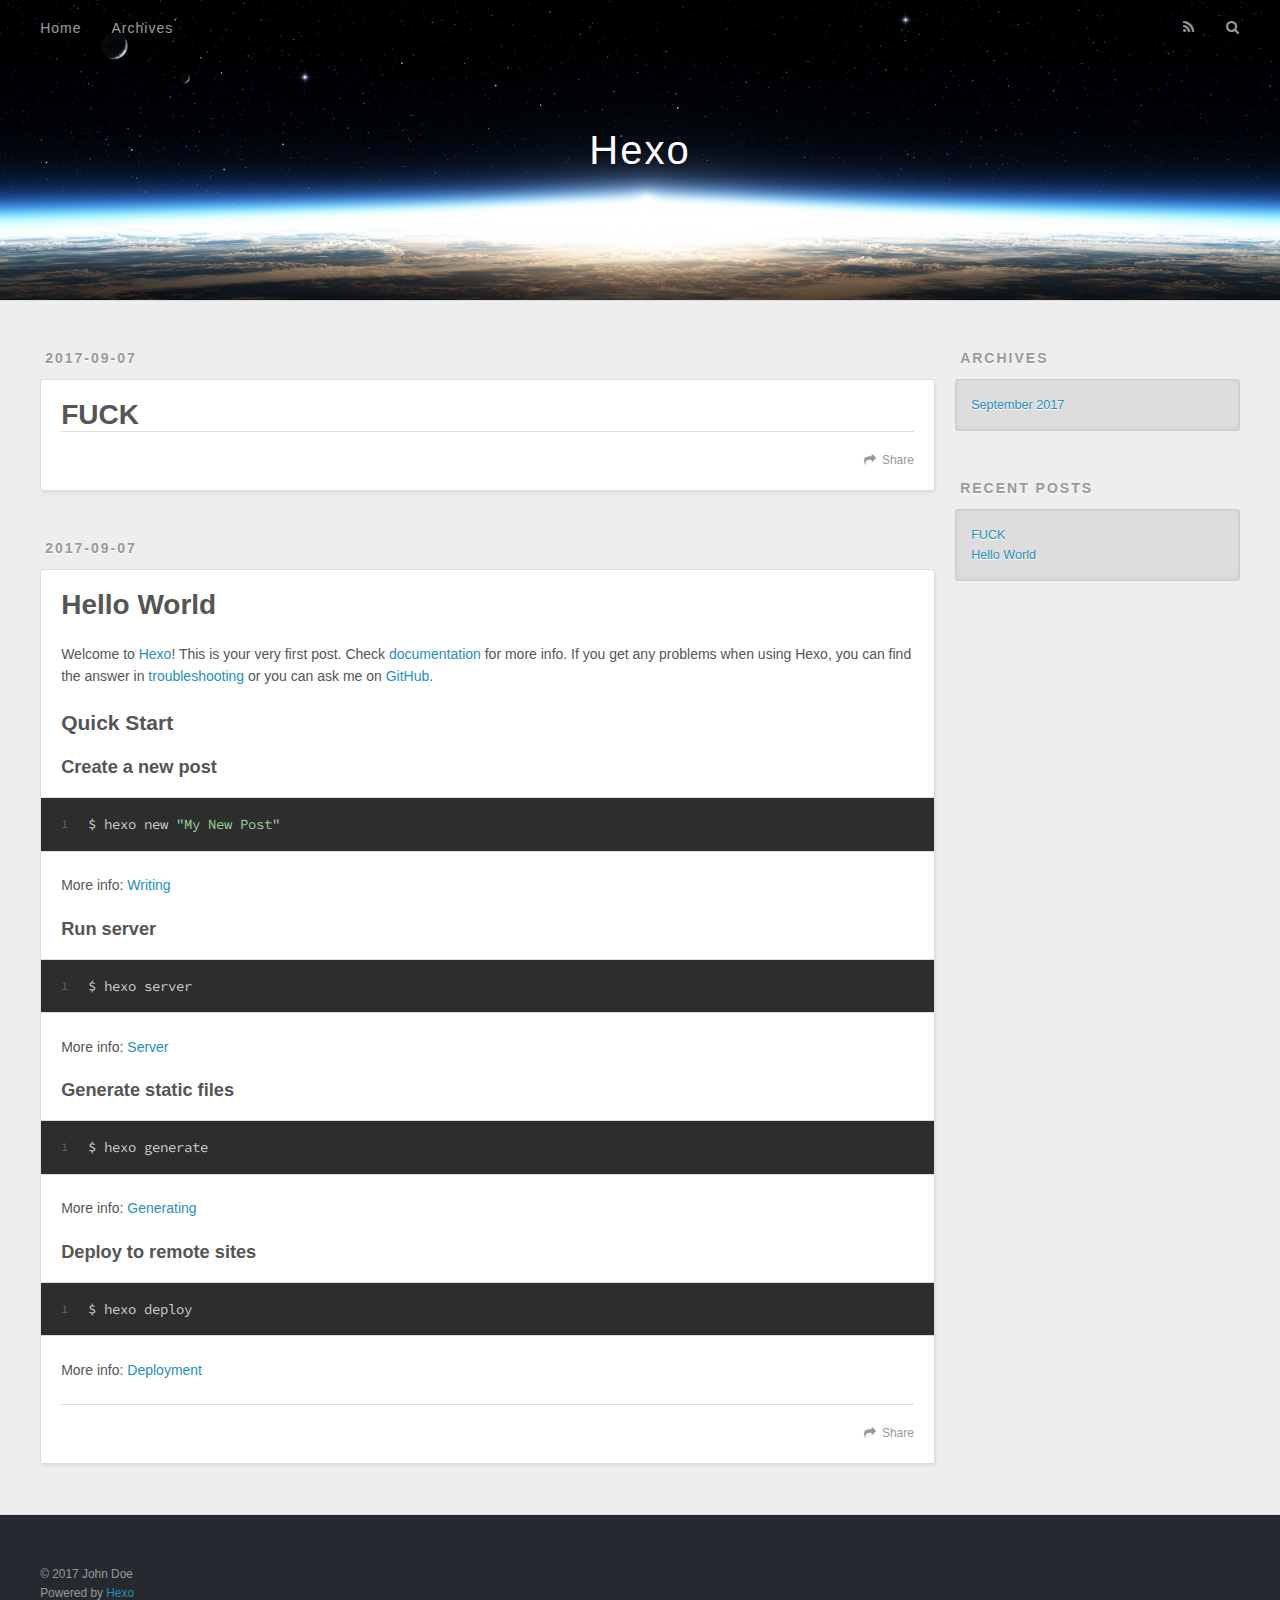
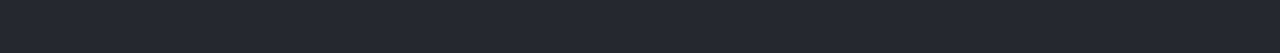
==== index.html @ 2ecc0750 "Site updated: 2017-09-07 18:52:32" ====
<!DOCTYPE html>
<html>
<head>
  <meta charset="utf-8">
  
  <title>Hexo</title>
  <meta name="viewport" content="width=device-width, initial-scale=1, maximum-scale=1">
  <meta property="og:type" content="website">
<meta property="og:title" content="Hexo">
<meta property="og:url" content="http://yoursite.com/index.html">
<meta property="og:site_name" content="Hexo">
<meta name="twitter:card" content="summary">
<meta name="twitter:title" content="Hexo">
  
    <link rel="alternate" href="/atom.xml" title="Hexo" type="application/atom+xml">
  
  
    <link rel="icon" href="/favicon.png">
  
  
    <link href="//fonts.googleapis.com/css?family=Source+Code+Pro" rel="stylesheet" type="text/css">
  
  <link rel="stylesheet" href="/css/style.css">
  

</head>

<body>
  <div id="container">
    <div id="wrap">
      <header id="header">
  <div id="banner"></div>
  <div id="header-outer" class="outer">
    <div id="header-title" class="inner">
      <h1 id="logo-wrap">
        <a href="/" id="logo">Hexo</a>
      </h1>
      
    </div>
    <div id="header-inner" class="inner">
      <nav id="main-nav">
        <a id="main-nav-toggle" class="nav-icon"></a>
        
          <a class="main-nav-link" href="/">Home</a>
        
          <a class="main-nav-link" href="/archives">Archives</a>
        
      </nav>
      <nav id="sub-nav">
        
          <a id="nav-rss-link" class="nav-icon" href="/atom.xml" title="RSS Feed"></a>
        
        <a id="nav-search-btn" class="nav-icon" title="Search"></a>
      </nav>
      <div id="search-form-wrap">
        <form action="//google.com/search" method="get" accept-charset="UTF-8" class="search-form"><input type="search" name="q" class="search-form-input" placeholder="Search"><button type="submit" class="search-form-submit">&#xF002;</button><input type="hidden" name="sitesearch" value="http://yoursite.com"></form>
      </div>
    </div>
  </div>
</header>
      <div class="outer">
        <section id="main">
  
    <article id="post-FUCK" class="article article-type-post" itemscope itemprop="blogPost">
  <div class="article-meta">
    <a href="/2017/09/07/FUCK/" class="article-date">
  <time datetime="2017-09-07T10:39:25.000Z" itemprop="datePublished">2017-09-07</time>
</a>
    
  </div>
  <div class="article-inner">
    
    
      <header class="article-header">
        
  
    <h1 itemprop="name">
      <a class="article-title" href="/2017/09/07/FUCK/">FUCK</a>
    </h1>
  

      </header>
    
    <div class="article-entry" itemprop="articleBody">
      
        
      
    </div>
    <footer class="article-footer">
      <a data-url="http://yoursite.com/2017/09/07/FUCK/" data-id="cj7ac2xlu0000f4c56h7boye7" class="article-share-link">Share</a>
      
      
    </footer>
  </div>
  
</article>


  
    <article id="post-hello-world" class="article article-type-post" itemscope itemprop="blogPost">
  <div class="article-meta">
    <a href="/2017/09/07/hello-world/" class="article-date">
  <time datetime="2017-09-07T10:35:44.380Z" itemprop="datePublished">2017-09-07</time>
</a>
    
  </div>
  <div class="article-inner">
    
    
      <header class="article-header">
        
  
    <h1 itemprop="name">
      <a class="article-title" href="/2017/09/07/hello-world/">Hello World</a>
    </h1>
  

      </header>
    
    <div class="article-entry" itemprop="articleBody">
      
        <p>Welcome to <a href="https://hexo.io/" target="_blank" rel="external">Hexo</a>! This is your very first post. Check <a href="https://hexo.io/docs/" target="_blank" rel="external">documentation</a> for more info. If you get any problems when using Hexo, you can find the answer in <a href="https://hexo.io/docs/troubleshooting.html" target="_blank" rel="external">troubleshooting</a> or you can ask me on <a href="https://github.com/hexojs/hexo/issues" target="_blank" rel="external">GitHub</a>.</p>
<h2 id="Quick-Start"><a href="#Quick-Start" class="headerlink" title="Quick Start"></a>Quick Start</h2><h3 id="Create-a-new-post"><a href="#Create-a-new-post" class="headerlink" title="Create a new post"></a>Create a new post</h3><figure class="highlight bash"><table><tr><td class="gutter"><pre><div class="line">1</div></pre></td><td class="code"><pre><div class="line">$ hexo new <span class="string">"My New Post"</span></div></pre></td></tr></table></figure>
<p>More info: <a href="https://hexo.io/docs/writing.html" target="_blank" rel="external">Writing</a></p>
<h3 id="Run-server"><a href="#Run-server" class="headerlink" title="Run server"></a>Run server</h3><figure class="highlight bash"><table><tr><td class="gutter"><pre><div class="line">1</div></pre></td><td class="code"><pre><div class="line">$ hexo server</div></pre></td></tr></table></figure>
<p>More info: <a href="https://hexo.io/docs/server.html" target="_blank" rel="external">Server</a></p>
<h3 id="Generate-static-files"><a href="#Generate-static-files" class="headerlink" title="Generate static files"></a>Generate static files</h3><figure class="highlight bash"><table><tr><td class="gutter"><pre><div class="line">1</div></pre></td><td class="code"><pre><div class="line">$ hexo generate</div></pre></td></tr></table></figure>
<p>More info: <a href="https://hexo.io/docs/generating.html" target="_blank" rel="external">Generating</a></p>
<h3 id="Deploy-to-remote-sites"><a href="#Deploy-to-remote-sites" class="headerlink" title="Deploy to remote sites"></a>Deploy to remote sites</h3><figure class="highlight bash"><table><tr><td class="gutter"><pre><div class="line">1</div></pre></td><td class="code"><pre><div class="line">$ hexo deploy</div></pre></td></tr></table></figure>
<p>More info: <a href="https://hexo.io/docs/deployment.html" target="_blank" rel="external">Deployment</a></p>

      
    </div>
    <footer class="article-footer">
      <a data-url="http://yoursite.com/2017/09/07/hello-world/" data-id="cj7ac2xm50001f4c5g4clq6lq" class="article-share-link">Share</a>
      
      
    </footer>
  </div>
  
</article>


  

</section>
        
          <aside id="sidebar">
  
    

  
    

  
    
  
    
  <div class="widget-wrap">
    <h3 class="widget-title">Archives</h3>
    <div class="widget">
      <ul class="archive-list"><li class="archive-list-item"><a class="archive-list-link" href="/archives/2017/09/">September 2017</a></li></ul>
    </div>
  </div>


  
    
  <div class="widget-wrap">
    <h3 class="widget-title">Recent Posts</h3>
    <div class="widget">
      <ul>
        
          <li>
            <a href="/2017/09/07/FUCK/">FUCK</a>
          </li>
        
          <li>
            <a href="/2017/09/07/hello-world/">Hello World</a>
          </li>
        
      </ul>
    </div>
  </div>

  
</aside>
        
      </div>
      <footer id="footer">
  
  <div class="outer">
    <div id="footer-info" class="inner">
      &copy; 2017 John Doe<br>
      Powered by <a href="http://hexo.io/" target="_blank">Hexo</a>
    </div>
  </div>
</footer>
    </div>
    <nav id="mobile-nav">
  
    <a href="/" class="mobile-nav-link">Home</a>
  
    <a href="/archives" class="mobile-nav-link">Archives</a>
  
</nav>
    

<script src="//ajax.googleapis.com/ajax/libs/jquery/2.0.3/jquery.min.js"></script>


  <link rel="stylesheet" href="/fancybox/jquery.fancybox.css">
  <script src="/fancybox/jquery.fancybox.pack.js"></script>


<script src="/js/script.js"></script>

  </div>
</body>
</html>
---- css/style.css ----
body {
  width: 100%;
}
body:before,
body:after {
  content: "";
  display: table;
}
body:after {
  clear: both;
}
html,
body,
div,
span,
applet,
object,
iframe,
h1,
h2,
h3,
h4,
h5,
h6,
p,
blockquote,
pre,
a,
abbr,
acronym,
address,
big,
cite,
code,
del,
dfn,
em,
img,
ins,
kbd,
q,
s,
samp,
small,
strike,
strong,
sub,
sup,
tt,
var,
dl,
dt,
dd,
ol,
ul,
li,
fieldset,
form,
label,
legend,
table,
caption,
tbody,
tfoot,
thead,
tr,
th,
td {
  margin: 0;
  padding: 0;
  border: 0;
  outline: 0;
  font-weight: inherit;
  font-style: inherit;
  font-family: inherit;
  font-size: 100%;
  vertical-align: baseline;
}
body {
  line-height: 1;
  color: #000;
  background: #fff;
}
ol,
ul {
  list-style: none;
}
table {
  border-collapse: separate;
  border-spacing: 0;
  vertical-align: middle;
}
caption,
th,
td {
  text-align: left;
  font-weight: normal;
  vertical-align: middle;
}
a img {
  border: none;
}
input,
button {
  margin: 0;
  padding: 0;
}
input::-moz-focus-inner,
button::-moz-focus-inner {
  border: 0;
  padding: 0;
}
@font-face {
  font-family: FontAwesome;
  font-style: normal;
  font-weight: normal;
  src: url("fonts/fontawesome-webfont.eot?v=#4.0.3");
  src: url("fonts/fontawesome-webfont.eot?#iefix&v=#4.0.3") format("embedded-opentype"), url("fonts/fontawesome-webfont.woff?v=#4.0.3") format("woff"), url("fonts/fontawesome-webfont.ttf?v=#4.0.3") format("truetype"), url("fonts/fontawesome-webfont.svg#fontawesomeregular?v=#4.0.3") format("svg");
}
html,
body,
#container {
  height: 100%;
}
body {
  background: #eee;
  font: 14px "Helvetica Neue", Helvetica, Arial, sans-serif;
  -webkit-text-size-adjust: 100%;
}
.outer {
  max-width: 1220px;
  margin: 0 auto;
  padding: 0 20px;
}
.outer:before,
.outer:after {
  content: "";
  display: table;
}
.outer:after {
  clear: both;
}
.inner {
  display: inline;
  float: left;
  width: 98.33333333333333%;
  margin: 0 0.833333333333333%;
}
.left,
.alignleft {
  float: left;
}
.right,
.alignright {
  float: right;
}
.clear {
  clear: both;
}
#container {
  position: relative;
}
.mobile-nav-on {
  overflow: hidden;
}
#wrap {
  height: 100%;
  width: 100%;
  position: absolute;
  top: 0;
  left: 0;
  -webkit-transition: 0.2s ease-out;
  -moz-transition: 0.2s ease-out;
  -ms-transition: 0.2s ease-out;
  transition: 0.2s ease-out;
  z-index: 1;
  background: #eee;
}
.mobile-nav-on #wrap {
  left: 280px;
}
@media screen and (min-width: 768px) {
  #main {
    display: inline;
    float: left;
    width: 73.33333333333333%;
    margin: 0 0.833333333333333%;
  }
}
.article-date,
.article-category-link,
.archive-year,
.widget-title {
  text-decoration: none;
  text-transform: uppercase;
  letter-spacing: 2px;
  color: #999;
  margin-bottom: 1em;
  margin-left: 5px;
  line-height: 1em;
  text-shadow: 0 1px #fff;
  font-weight: bold;
}
.article-inner,
.archive-article-inner {
  background: #fff;
  -webkit-box-shadow: 1px 2px 3px #ddd;
  box-shadow: 1px 2px 3px #ddd;
  border: 1px solid #ddd;
  border-radius: 3px;
}
.article-entry h1,
.widget h1 {
  font-size: 2em;
}
.article-entry h2,
.widget h2 {
  font-size: 1.5em;
}
.article-entry h3,
.widget h3 {
  font-size: 1.3em;
}
.article-entry h4,
.widget h4 {
  font-size: 1.2em;
}
.article-entry h5,
.widget h5 {
  font-size: 1em;
}
.article-entry h6,
.widget h6 {
  font-size: 1em;
  color: #999;
}
.article-entry hr,
.widget hr {
  border: 1px dashed #ddd;
}
.article-entry strong,
.widget strong {
  font-weight: bold;
}
.article-entry em,
.widget em,
.article-entry cite,
.widget cite {
  font-style: italic;
}
.article-entry sup,
.widget sup,
.article-entry sub,
.widget sub {
  font-size: 0.75em;
  line-height: 0;
  position: relative;
  vertical-align: baseline;
}
.article-entry sup,
.widget sup {
  top: -0.5em;
}
.article-entry sub,
.widget sub {
  bottom: -0.2em;
}
.article-entry small,
.widget small {
  font-size: 0.85em;
}
.article-entry acronym,
.widget acronym,
.article-entry abbr,
.widget abbr {
  border-bottom: 1px dotted;
}
.article-entry ul,
.widget ul,
.article-entry ol,
.widget ol,
.article-entry dl,
.widget dl {
  margin: 0 20px;
  line-height: 1.6em;
}
.article-entry ul ul,
.widget ul ul,
.article-entry ol ul,
.widget ol ul,
.article-entry ul ol,
.widget ul ol,
.article-entry ol ol,
.widget ol ol {
  margin-top: 0;
  margin-bottom: 0;
}
.article-entry ul,
.widget ul {
  list-style: disc;
}
.article-entry ol,
.widget ol {
  list-style: decimal;
}
.article-entry dt,
.widget dt {
  font-weight: bold;
}
#header {
  height: 300px;
  position: relative;
  border-bottom: 1px solid #ddd;
}
#header:before,
#header:after {
  content: "";
  position: absolute;
  left: 0;
  right: 0;
  height: 40px;
}
#header:before {
  top: 0;
  background: -webkit-linear-gradient(rgba(0,0,0,0.2), transparent);
  background: -moz-linear-gradient(rgba(0,0,0,0.2), transparent);
  background: -ms-linear-gradient(rgba(0,0,0,0.2), transparent);
  background: linear-gradient(rgba(0,0,0,0.2), transparent);
}
#header:after {
  bottom: 0;
  background: -webkit-linear-gradient(transparent, rgba(0,0,0,0.2));
  background: -moz-linear-gradient(transparent, rgba(0,0,0,0.2));
  background: -ms-linear-gradient(transparent, rgba(0,0,0,0.2));
  background: linear-gradient(transparent, rgba(0,0,0,0.2));
}
#header-outer {
  height: 100%;
  position: relative;
}
#header-inner {
  position: relative;
  overflow: hidden;
}
#banner {
  position: absolute;
  top: 0;
  left: 0;
  width: 100%;
  height: 100%;
  background: url("images/banner.jpg") center #000;
  -webkit-background-size: cover;
  -moz-background-size: cover;
  background-size: cover;
  z-index: -1;
}
#header-title {
  text-align: center;
  height: 40px;
  position: absolute;
  top: 50%;
  left: 0;
  margin-top: -20px;
}
#logo,
#subtitle {
  text-decoration: none;
  color: #fff;
  font-weight: 300;
  text-shadow: 0 1px 4px rgba(0,0,0,0.3);
}
#logo {
  font-size: 40px;
  line-height: 40px;
  letter-spacing: 2px;
}
#subtitle {
  font-size: 16px;
  line-height: 16px;
  letter-spacing: 1px;
}
#subtitle-wrap {
  margin-top: 16px;
}
#main-nav {
  float: left;
  margin-left: -15px;
}
.nav-icon,
.main-nav-link {
  float: left;
  color: #fff;
  opacity: 0.6;
  text-decoration: none;
  text-shadow: 0 1px rgba(0,0,0,0.2);
  -webkit-transition: opacity 0.2s;
  -moz-transition: opacity 0.2s;
  -ms-transition: opacity 0.2s;
  transition: opacity 0.2s;
  display: block;
  padding: 20px 15px;
}
.nav-icon:hover,
.main-nav-link:hover {
  opacity: 1;
}
.nav-icon {
  font-family: FontAwesome;
  text-align: center;
  font-size: 14px;
  width: 14px;
  height: 14px;
  padding: 20px 15px;
  position: relative;
  cursor: pointer;
}
.main-nav-link {
  font-weight: 300;
  letter-spacing: 1px;
}
@media screen and (max-width: 479px) {
  .main-nav-link {
    display: none;
  }
}
#main-nav-toggle {
  display: none;
}
#main-nav-toggle:before {
  content: "\f0c9";
}
@media screen and (max-width: 479px) {
  #main-nav-toggle {
    display: block;
  }
}
#sub-nav {
  float: right;
  margin-right: -15px;
}
#nav-rss-link:before {
  content: "\f09e";
}
#nav-search-btn:before {
  content: "\f002";
}
#search-form-wrap {
  position: absolute;
  top: 15px;
  width: 150px;
  height: 30px;
  right: -150px;
  opacity: 0;
  -webkit-transition: 0.2s ease-out;
  -moz-transition: 0.2s ease-out;
  -ms-transition: 0.2s ease-out;
  transition: 0.2s ease-out;
}
#search-form-wrap.on {
  opacity: 1;
  right: 0;
}
@media screen and (max-width: 479px) {
  #search-form-wrap {
    width: 100%;
    right: -100%;
  }
}
.search-form {
  position: absolute;
  top: 0;
  left: 0;
  right: 0;
  background: #fff;
  padding: 5px 15px;
  border-radius: 15px;
  -webkit-box-shadow: 0 0 10px rgba(0,0,0,0.3);
  box-shadow: 0 0 10px rgba(0,0,0,0.3);
}
.search-form-input {
  border: none;
  background: none;
  color: #555;
  width: 100%;
  font: 13px "Helvetica Neue", Helvetica, Arial, sans-serif;
  outline: none;
}
.search-form-input::-webkit-search-results-decoration,
.search-form-input::-webkit-search-cancel-button {
  -webkit-appearance: none;
}
.search-form-submit {
  position: absolute;
  top: 50%;
  right: 10px;
  margin-top: -7px;
  font: 13px FontAwesome;
  border: none;
  background: none;
  color: #bbb;
  cursor: pointer;
}
.search-form-submit:hover,
.search-form-submit:focus {
  color: #777;
}
.article {
  margin: 50px 0;
}
.article-inner {
  overflow: hidden;
}
.article-meta:before,
.article-meta:after {
  content: "";
  display: table;
}
.article-meta:after {
  clear: both;
}
.article-date {
  float: left;
}
.article-category {
  float: left;
  line-height: 1em;
  color: #ccc;
  text-shadow: 0 1px #fff;
  margin-left: 8px;
}
.article-category:before {
  content: "\2022";
}
.article-category-link {
  margin: 0 12px 1em;
}
.article-header {
  padding: 20px 20px 0;
}
.article-title {
  text-decoration: none;
  font-size: 2em;
  font-weight: bold;
  color: #555;
  line-height: 1.1em;
  -webkit-transition: color 0.2s;
  -moz-transition: color 0.2s;
  -ms-transition: color 0.2s;
  transition: color 0.2s;
}
a.article-title:hover {
  color: #258fb8;
}
.article-entry {
  color: #555;
  padding: 0 20px;
}
.article-entry:before,
.article-entry:after {
  content: "";
  display: table;
}
.article-entry:after {
  clear: both;
}
.article-entry p,
.article-entry table {
  line-height: 1.6em;
  margin: 1.6em 0;
}
.article-entry h1,
.article-entry h2,
.article-entry h3,
.article-entry h4,
.article-entry h5,
.article-entry h6 {
  font-weight: bold;
}
.article-entry h1,
.article-entry h2,
.article-entry h3,
.article-entry h4,
.article-entry h5,
.article-entry h6 {
  line-height: 1.1em;
  margin: 1.1em 0;
}
.article-entry a {
  color: #258fb8;
  text-decoration: none;
}
.article-entry a:hover {
  text-decoration: underline;
}
.article-entry ul,
.article-entry ol,
.article-entry dl {
  margin-top: 1.6em;
  margin-bottom: 1.6em;
}
.article-entry img,
.article-entry video {
  max-width: 100%;
  height: auto;
  display: block;
  margin: auto;
}
.article-entry iframe {
  border: none;
}
.article-entry table {
  width: 100%;
  border-collapse: collapse;
  border-spacing: 0;
}
.article-entry th {
  font-weight: bold;
  border-bottom: 3px solid #ddd;
  padding-bottom: 0.5em;
}
.article-entry td {
  border-bottom: 1px solid #ddd;
  padding: 10px 0;
}
.article-entry blockquote {
  font-family: Georgia, "Times New Roman", serif;
  font-size: 1.4em;
  margin: 1.6em 20px;
  text-align: center;
}
.article-entry blockquote footer {
  font-size: 14px;
  margin: 1.6em 0;
  font-family: "Helvetica Neue", Helvetica, Arial, sans-serif;
}
.article-entry blockquote footer cite:before {
  content: "—";
  padding: 0 0.5em;
}
.article-entry .pullquote {
  text-align: left;
  width: 45%;
  margin: 0;
}
.article-entry .pullquote.left {
  margin-left: 0.5em;
  margin-right: 1em;
}
.article-entry .pullquote.right {
  margin-right: 0.5em;
  margin-left: 1em;
}
.article-entry .caption {
  color: #999;
  display: block;
  font-size: 0.9em;
  margin-top: 0.5em;
  position: relative;
  text-align: center;
}
.article-entry .video-container {
  position: relative;
  padding-top: 56.25%;
  height: 0;
  overflow: hidden;
}
.article-entry .video-container iframe,
.article-entry .video-container object,
.article-entry .video-container embed {
  position: absolute;
  top: 0;
  left: 0;
  width: 100%;
  height: 100%;
  margin-top: 0;
}
.article-more-link a {
  display: inline-block;
  line-height: 1em;
  padding: 6px 15px;
  border-radius: 15px;
  background: #eee;
  color: #999;
  text-shadow: 0 1px #fff;
  text-decoration: none;
}
.article-more-link a:hover {
  background: #258fb8;
  color: #fff;
  text-decoration: none;
  text-shadow: 0 1px #1e7293;
}
.article-footer {
  font-size: 0.85em;
  line-height: 1.6em;
  border-top: 1px solid #ddd;
  padding-top: 1.6em;
  margin: 0 20px 20px;
}
.article-footer:before,
.article-footer:after {
  content: "";
  display: table;
}
.article-footer:after {
  clear: both;
}
.article-footer a {
  color: #999;
  text-decoration: none;
}
.article-footer a:hover {
  color: #555;
}
.article-tag-list-item {
  float: left;
  margin-right: 10px;
}
.article-tag-list-link:before {
  content: "#";
}
.article-comment-link {
  float: right;
}
.article-comment-link:before {
  content: "\f075";
  font-family: FontAwesome;
  padding-right: 8px;
}
.article-share-link {
  cursor: pointer;
  float: right;
  margin-left: 20px;
}
.article-share-link:before {
  content: "\f064";
  font-family: FontAwesome;
  padding-right: 6px;
}
#article-nav {
  position: relative;
}
#article-nav:before,
#article-nav:after {
  content: "";
  display: table;
}
#article-nav:after {
  clear: both;
}
@media screen and (min-width: 768px) {
  #article-nav {
    margin: 50px 0;
  }
  #article-nav:before {
    width: 8px;
    height: 8px;
    position: absolute;
    top: 50%;
    left: 50%;
    margin-top: -4px;
    margin-left: -4px;
    content: "";
    border-radius: 50%;
    background: #ddd;
    -webkit-box-shadow: 0 1px 2px #fff;
    box-shadow: 0 1px 2px #fff;
  }
}
.article-nav-link-wrap {
  text-decoration: none;
  text-shadow: 0 1px #fff;
  color: #999;
  -webkit-box-sizing: border-box;
  -moz-box-sizing: border-box;
  box-sizing: border-box;
  margin-top: 50px;
  text-align: center;
  display: block;
}
.article-nav-link-wrap:hover {
  color: #555;
}
@media screen and (min-width: 768px) {
  .article-nav-link-wrap {
    width: 50%;
    margin-top: 0;
  }
}
@media screen and (min-width: 768px) {
  #article-nav-newer {
    float: left;
    text-align: right;
    padding-right: 20px;
  }
}
@media screen and (min-width: 768px) {
  #article-nav-older {
    float: right;
    text-align: left;
    padding-left: 20px;
  }
}
.article-nav-caption {
  text-transform: uppercase;
  letter-spacing: 2px;
  color: #ddd;
  line-height: 1em;
  font-weight: bold;
}
#article-nav-newer .article-nav-caption {
  margin-right: -2px;
}
.article-nav-title {
  font-size: 0.85em;
  line-height: 1.6em;
  margin-top: 0.5em;
}
.article-share-box {
  position: absolute;
  display: none;
  background: #fff;
  -webkit-box-shadow: 1px 2px 10px rgba(0,0,0,0.2);
  box-shadow: 1px 2px 10px rgba(0,0,0,0.2);
  border-radius: 3px;
  margin-left: -145px;
  overflow: hidden;
  z-index: 1;
}
.article-share-box.on {
  display: block;
}
.article-share-input {
  width: 100%;
  background: none;
  -webkit-box-sizing: border-box;
  -moz-box-sizing: border-box;
  box-sizing: border-box;
  font: 14px "Helvetica Neue", Helvetica, Arial, sans-serif;
  padding: 0 15px;
  color: #555;
  outline: none;
  border: 1px solid #ddd;
  border-radius: 3px 3px 0 0;
  height: 36px;
  line-height: 36px;
}
.article-share-links {
  background: #eee;
}
.article-share-links:before,
.article-share-links:after {
  content: "";
  display: table;
}
.article-share-links:after {
  clear: both;
}
.article-share-twitter,
.article-share-facebook,
.article-share-pinterest,
.article-share-google {
  width: 50px;
  height: 36px;
  display: block;
  float: left;
  position: relative;
  color: #999;
  text-shadow: 0 1px #fff;
}
.article-share-twitter:before,
.article-share-facebook:before,
.article-share-pinterest:before,
.article-share-google:before {
  font-size: 20px;
  font-family: FontAwesome;
  width: 20px;
  height: 20px;
  position: absolute;
  top: 50%;
  left: 50%;
  margin-top: -10px;
  margin-left: -10px;
  text-align: center;
}
.article-share-twitter:hover,
.article-share-facebook:hover,
.article-share-pinterest:hover,
.article-share-google:hover {
  color: #fff;
}
.article-share-twitter:before {
  content: "\f099";
}
.article-share-twitter:hover {
  background: #00aced;
  text-shadow: 0 1px #008abe;
}
.article-share-facebook:before {
  content: "\f09a";
}
.article-share-facebook:hover {
  background: #3b5998;
  text-shadow: 0 1px #2f477a;
}
.article-share-pinterest:before {
  content: "\f0d2";
}
.article-share-pinterest:hover {
  background: #cb2027;
  text-shadow: 0 1px #a21a1f;
}
.article-share-google:before {
  content: "\f0d5";
}
.article-share-google:hover {
  background: #dd4b39;
  text-shadow: 0 1px #be3221;
}
.article-gallery {
  background: #000;
  position: relative;
}
.article-gallery-photos {
  position: relative;
  overflow: hidden;
}
.article-gallery-img {
  display: none;
  max-width: 100%;
}
.article-gallery-img:first-child {
  display: block;
}
.article-gallery-img.loaded {
  position: absolute;
  display: block;
}
.article-gallery-img img {
  display: block;
  max-width: 100%;
  margin: 0 auto;
}
#comments {
  background: #fff;
  -webkit-box-shadow: 1px 2px 3px #ddd;
  box-shadow: 1px 2px 3px #ddd;
  padding: 20px;
  border: 1px solid #ddd;
  border-radius: 3px;
  margin: 50px 0;
}
#comments a {
  color: #258fb8;
}
.archives-wrap {
  margin: 50px 0;
}
.archives:before,
.archives:after {
  content: "";
  display: table;
}
.archives:after {
  clear: both;
}
.archive-year-wrap {
  margin-bottom: 1em;
}
.archives {
  -webkit-column-gap: 10px;
  -moz-column-gap: 10px;
  column-gap: 10px;
}
@media screen and (min-width: 480px) and (max-width: 767px) {
  .archives {
    -webkit-column-count: 2;
    -moz-column-count: 2;
    column-count: 2;
  }
}
@media screen and (min-width: 768px) {
  .archives {
    -webkit-column-count: 3;
    -moz-column-count: 3;
    column-count: 3;
  }
}
.archive-article {
  -webkit-column-break-inside: avoid;
  page-break-inside: avoid;
  overflow: hidden;
  break-inside: avoid-column;
}
.archive-article-inner {
  padding: 10px;
  margin-bottom: 15px;
}
.archive-article-title {
  text-decoration: none;
  font-weight: bold;
  color: #555;
  -webkit-transition: color 0.2s;
  -moz-transition: color 0.2s;
  -ms-transition: color 0.2s;
  transition: color 0.2s;
  line-height: 1.6em;
}
.archive-article-title:hover {
  color: #258fb8;
}
.archive-article-footer {
  margin-top: 1em;
}
.archive-article-date {
  color: #999;
  text-decoration: none;
  font-size: 0.85em;
  line-height: 1em;
  margin-bottom: 0.5em;
  display: block;
}
#page-nav {
  margin: 50px auto;
  background: #fff;
  -webkit-box-shadow: 1px 2px 3px #ddd;
  box-shadow: 1px 2px 3px #ddd;
  border: 1px solid #ddd;
  border-radius: 3px;
  text-align: center;
  color: #999;
  overflow: hidden;
}
#page-nav:before,
#page-nav:after {
  content: "";
  display: table;
}
#page-nav:after {
  clear: both;
}
#page-nav a,
#page-nav span {
  padding: 10px 20px;
  line-height: 1;
  height: 2ex;
}
#page-nav a {
  color: #999;
  text-decoration: none;
}
#page-nav a:hover {
  background: #999;
  color: #fff;
}
#page-nav .prev {
  float: left;
}
#page-nav .next {
  float: right;
}
#page-nav .page-number {
  display: inline-block;
}
@media screen and (max-width: 479px) {
  #page-nav .page-number {
    display: none;
  }
}
#page-nav .current {
  color: #555;
  font-weight: bold;
}
#page-nav .space {
  color: #ddd;
}
#footer {
  background: #262a30;
  padding: 50px 0;
  border-top: 1px solid #ddd;
  color: #999;
}
#footer a {
  color: #258fb8;
  text-decoration: none;
}
#footer a:hover {
  text-decoration: underline;
}
#footer-info {
  line-height: 1.6em;
  font-size: 0.85em;
}
.article-entry pre,
.article-entry .highlight {
  background: #2d2d2d;
  margin: 0 -20px;
  padding: 15px 20px;
  border-style: solid;
  border-color: #ddd;
  border-width: 1px 0;
  overflow: auto;
  color: #ccc;
  line-height: 22.400000000000002px;
}
.article-entry .highlight .gutter pre,
.article-entry .gist .gist-file .gist-data .line-numbers {
  color: #666;
  font-size: 0.85em;
}
.article-entry pre,
.article-entry code {
  font-family: "Source Code Pro", Consolas, Monaco, Menlo, Consolas, monospace;
}
.article-entry code {
  background: #eee;
  text-shadow: 0 1px #fff;
  padding: 0 0.3em;
}
.article-entry pre code {
  background: none;
  text-shadow: none;
  padding: 0;
}
.article-entry .highlight pre {
  border: none;
  margin: 0;
  padding: 0;
}
.article-entry .highlight table {
  margin: 0;
  width: auto;
}
.article-entry .highlight td {
  border: none;
  padding: 0;
}
.article-entry .highlight figcaption {
  font-size: 0.85em;
  color: #999;
  line-height: 1em;
  margin-bottom: 1em;
}
.article-entry .highlight figcaption:before,
.article-entry .highlight figcaption:after {
  content: "";
  display: table;
}
.article-entry .highlight figcaption:after {
  clear: both;
}
.article-entry .highlight figcaption a {
  float: right;
}
.article-entry .highlight .gutter pre {
  text-align: right;
  padding-right: 20px;
}
.article-entry .highlight .line {
  height: 22.400000000000002px;
}
.article-entry .highlight .line.marked {
  background: #515151;
}
.article-entry .gist {
  margin: 0 -20px;
  border-style: solid;
  border-color: #ddd;
  border-width: 1px 0;
  background: #2d2d2d;
  padding: 15px 20px 15px 0;
}
.article-entry .gist .gist-file {
  border: none;
  font-family: "Source Code Pro", Consolas, Monaco, Menlo, Consolas, monospace;
  margin: 0;
}
.article-entry .gist .gist-file .gist-data {
  background: none;
  border: none;
}
.article-entry .gist .gist-file .gist-data .line-numbers {
  background: none;
  border: none;
  padding: 0 20px 0 0;
}
.article-entry .gist .gist-file .gist-data .line-data {
  padding: 0 !important;
}
.article-entry .gist .gist-file .highlight {
  margin: 0;
  padding: 0;
  border: none;
}
.article-entry .gist .gist-file .gist-meta {
  background: #2d2d2d;
  color: #999;
  font: 0.85em "Helvetica Neue", Helvetica, Arial, sans-serif;
  text-shadow: 0 0;
  padding: 0;
  margin-top: 1em;
  margin-left: 20px;
}
.article-entry .gist .gist-file .gist-meta a {
  color: #258fb8;
  font-weight: normal;
}
.article-entry .gist .gist-file .gist-meta a:hover {
  text-decoration: underline;
}
pre .comment,
pre .title {
  color: #999;
}
pre .variable,
pre .attribute,
pre .tag,
pre .regexp,
pre .ruby .constant,
pre .xml .tag .title,
pre .xml .pi,
pre .xml .doctype,
pre .html .doctype,
pre .css .id,
pre .css .class,
pre .css .pseudo {
  color: #f2777a;
}
pre .number,
pre .preprocessor,
pre .built_in,
pre .literal,
pre .params,
pre .constant {
  color: #f99157;
}
pre .class,
pre .ruby .class .title,
pre .css .rules .attribute {
  color: #9c9;
}
pre .string,
pre .value,
pre .inheritance,
pre .header,
pre .ruby .symbol,
pre .xml .cdata {
  color: #9c9;
}
pre .css .hexcolor {
  color: #6cc;
}
pre .function,
pre .python .decorator,
pre .python .title,
pre .ruby .function .title,
pre .ruby .title .keyword,
pre .perl .sub,
pre .javascript .title,
pre .coffeescript .title {
  color: #69c;
}
pre .keyword,
pre .javascript .function {
  color: #c9c;
}
@media screen and (max-width: 479px) {
  #mobile-nav {
    position: absolute;
    top: 0;
    left: 0;
    width: 280px;
    height: 100%;
    background: #191919;
    border-right: 1px solid #fff;
  }
}
@media screen and (max-width: 479px) {
  .mobile-nav-link {
    display: block;
    color: #999;
    text-decoration: none;
    padding: 15px 20px;
    font-weight: bold;
  }
  .mobile-nav-link:hover {
    color: #fff;
  }
}
@media screen and (min-width: 768px) {
  #sidebar {
    display: inline;
    float: left;
    width: 23.333333333333332%;
    margin: 0 0.833333333333333%;
  }
}
.widget-wrap {
  margin: 50px 0;
}
.widget {
  color: #777;
  text-shadow: 0 1px #fff;
  background: #ddd;
  -webkit-box-shadow: 0 -1px 4px #ccc inset;
  box-shadow: 0 -1px 4px #ccc inset;
  border: 1px solid #ccc;
  padding: 15px;
  border-radius: 3px;
}
.widget a {
  color: #258fb8;
  text-decoration: none;
}
.widget a:hover {
  text-decoration: underline;
}
.widget ul ul,
.widget ol ul,
.widget dl ul,
.widget ul ol,
.widget ol ol,
.widget dl ol,
.widget ul dl,
.widget ol dl,
.widget dl dl {
  margin-left: 15px;
  list-style: disc;
}
.widget {
  line-height: 1.6em;
  word-wrap: break-word;
  font-size: 0.9em;
}
.widget ul,
.widget ol {
  list-style: none;
  margin: 0;
}
.widget ul ul,
.widget ol ul,
.widget ul ol,
.widget ol ol {
  margin: 0 20px;
}
.widget ul ul,
.widget ol ul {
  list-style: disc;
}
.widget ul ol,
.widget ol ol {
  list-style: decimal;
}
.category-list-count,
.tag-list-count,
.archive-list-count {
  padding-left: 5px;
  color: #999;
  font-size: 0.85em;
}
.category-list-count:before,
.tag-list-count:before,
.archive-list-count:before {
  content: "(";
}
.category-list-count:after,
.tag-list-count:after,
.archive-list-count:after {
  content: ")";
}
.tagcloud a {
  margin-right: 5px;
  display: inline-block;
}
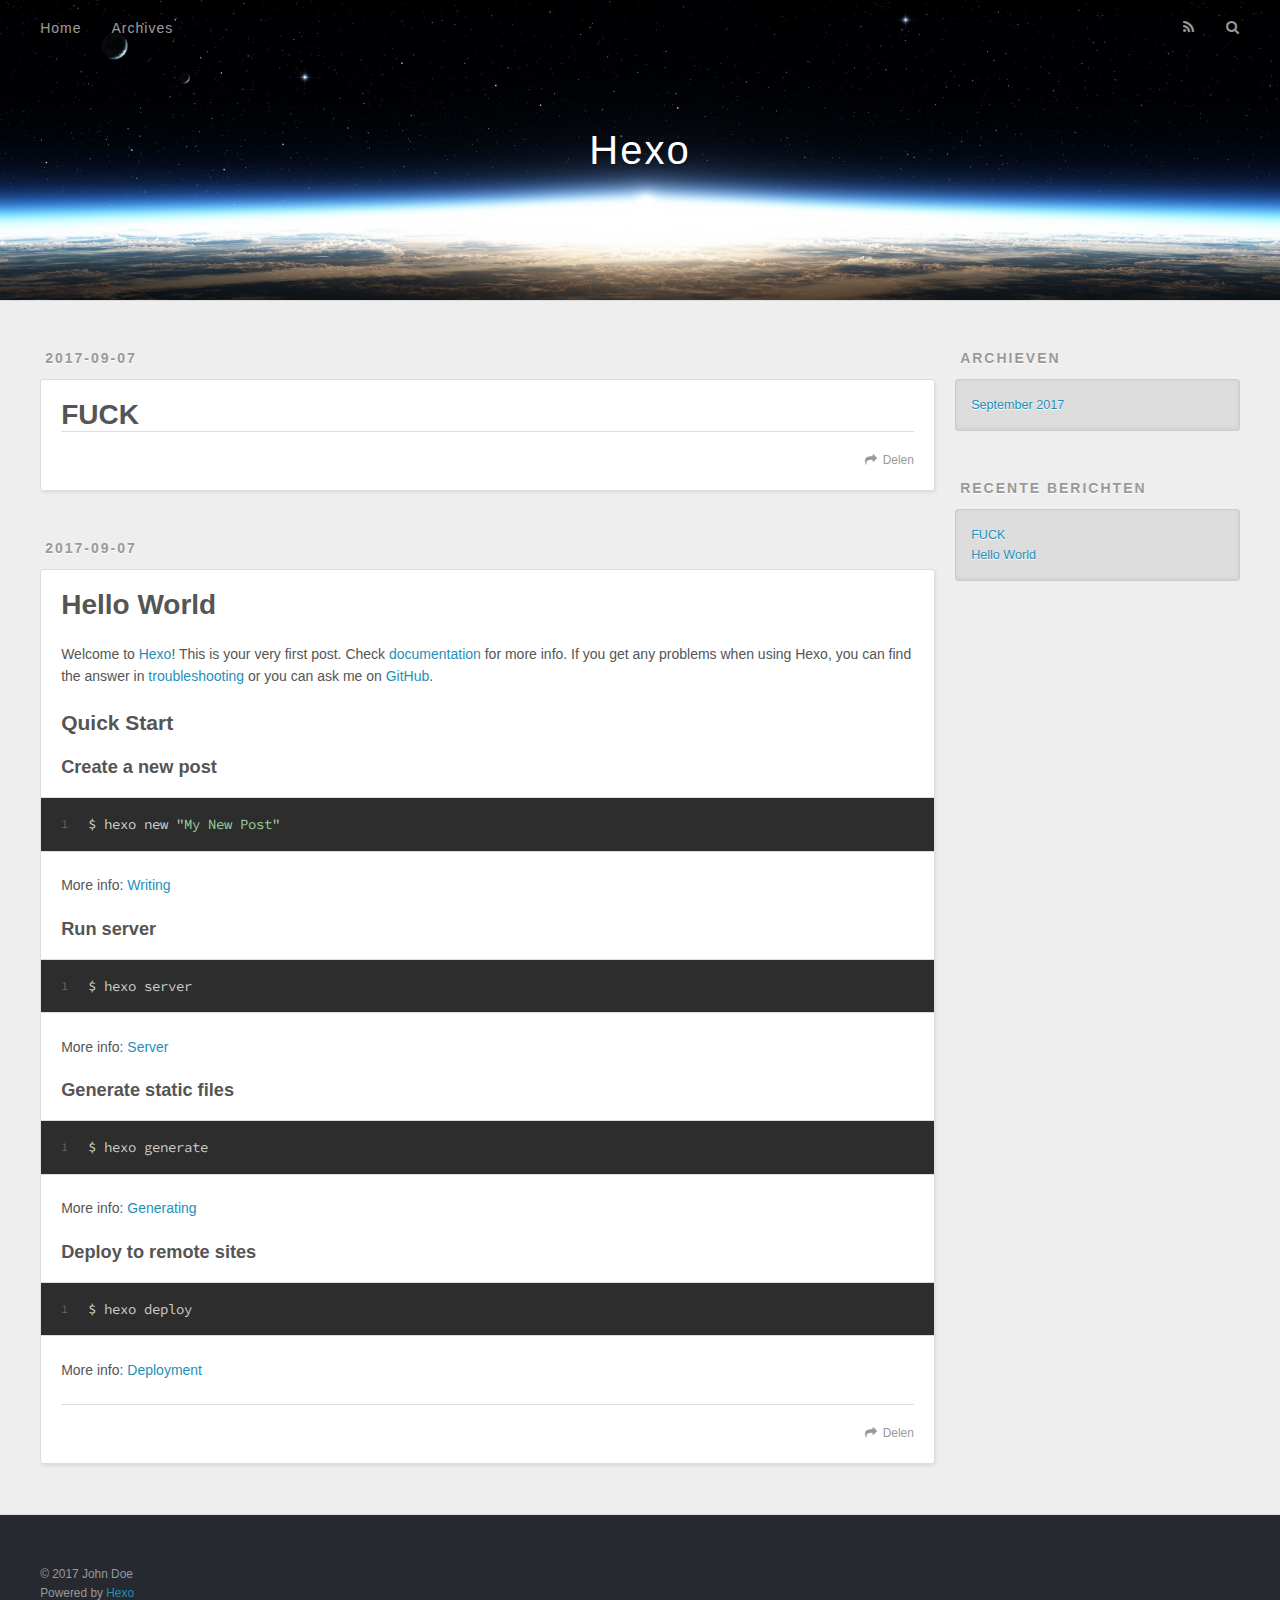
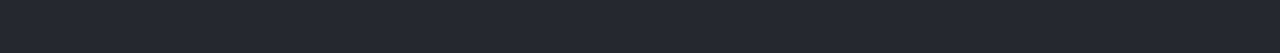
==== commit 10b574ed: "Site updated: 2017-09-07 18:55:22" ====
--- a/index.html
+++ b/index.html
@@ -50,7 +50,7 @@
         
           <a id="nav-rss-link" class="nav-icon" href="/atom.xml" title="RSS Feed"></a>
         
-        <a id="nav-search-btn" class="nav-icon" title="Search"></a>
+        <a id="nav-search-btn" class="nav-icon" title="Zoeken"></a>
       </nav>
       <div id="search-form-wrap">
         <form action="//google.com/search" method="get" accept-charset="UTF-8" class="search-form"><input type="search" name="q" class="search-form-input" placeholder="Search"><button type="submit" class="search-form-submit">&#xF002;</button><input type="hidden" name="sitesearch" value="http://yoursite.com"></form>
@@ -87,7 +87,7 @@
       
     </div>
     <footer class="article-footer">
-      <a data-url="http://yoursite.com/2017/09/07/FUCK/" data-id="cj7ac2xlu0000f4c56h7boye7" class="article-share-link">Share</a>
+      <a data-url="http://yoursite.com/2017/09/07/FUCK/" data-id="cj7ac6k8t00006cc53befgf9k" class="article-share-link">Delen</a>
       
       
     </footer>
@@ -132,7 +132,7 @@
       
     </div>
     <footer class="article-footer">
-      <a data-url="http://yoursite.com/2017/09/07/hello-world/" data-id="cj7ac2xm50001f4c5g4clq6lq" class="article-share-link">Share</a>
+      <a data-url="http://yoursite.com/2017/09/07/hello-world/" data-id="cj7ac6k9000016cc5u6wiqoe8" class="article-share-link">Delen</a>
       
       
     </footer>
@@ -157,7 +157,7 @@
   
     
   <div class="widget-wrap">
-    <h3 class="widget-title">Archives</h3>
+    <h3 class="widget-title">Archieven</h3>
     <div class="widget">
       <ul class="archive-list"><li class="archive-list-item"><a class="archive-list-link" href="/archives/2017/09/">September 2017</a></li></ul>
     </div>
@@ -167,7 +167,7 @@
   
     
   <div class="widget-wrap">
-    <h3 class="widget-title">Recent Posts</h3>
+    <h3 class="widget-title">Recente berichten</h3>
     <div class="widget">
       <ul>
         
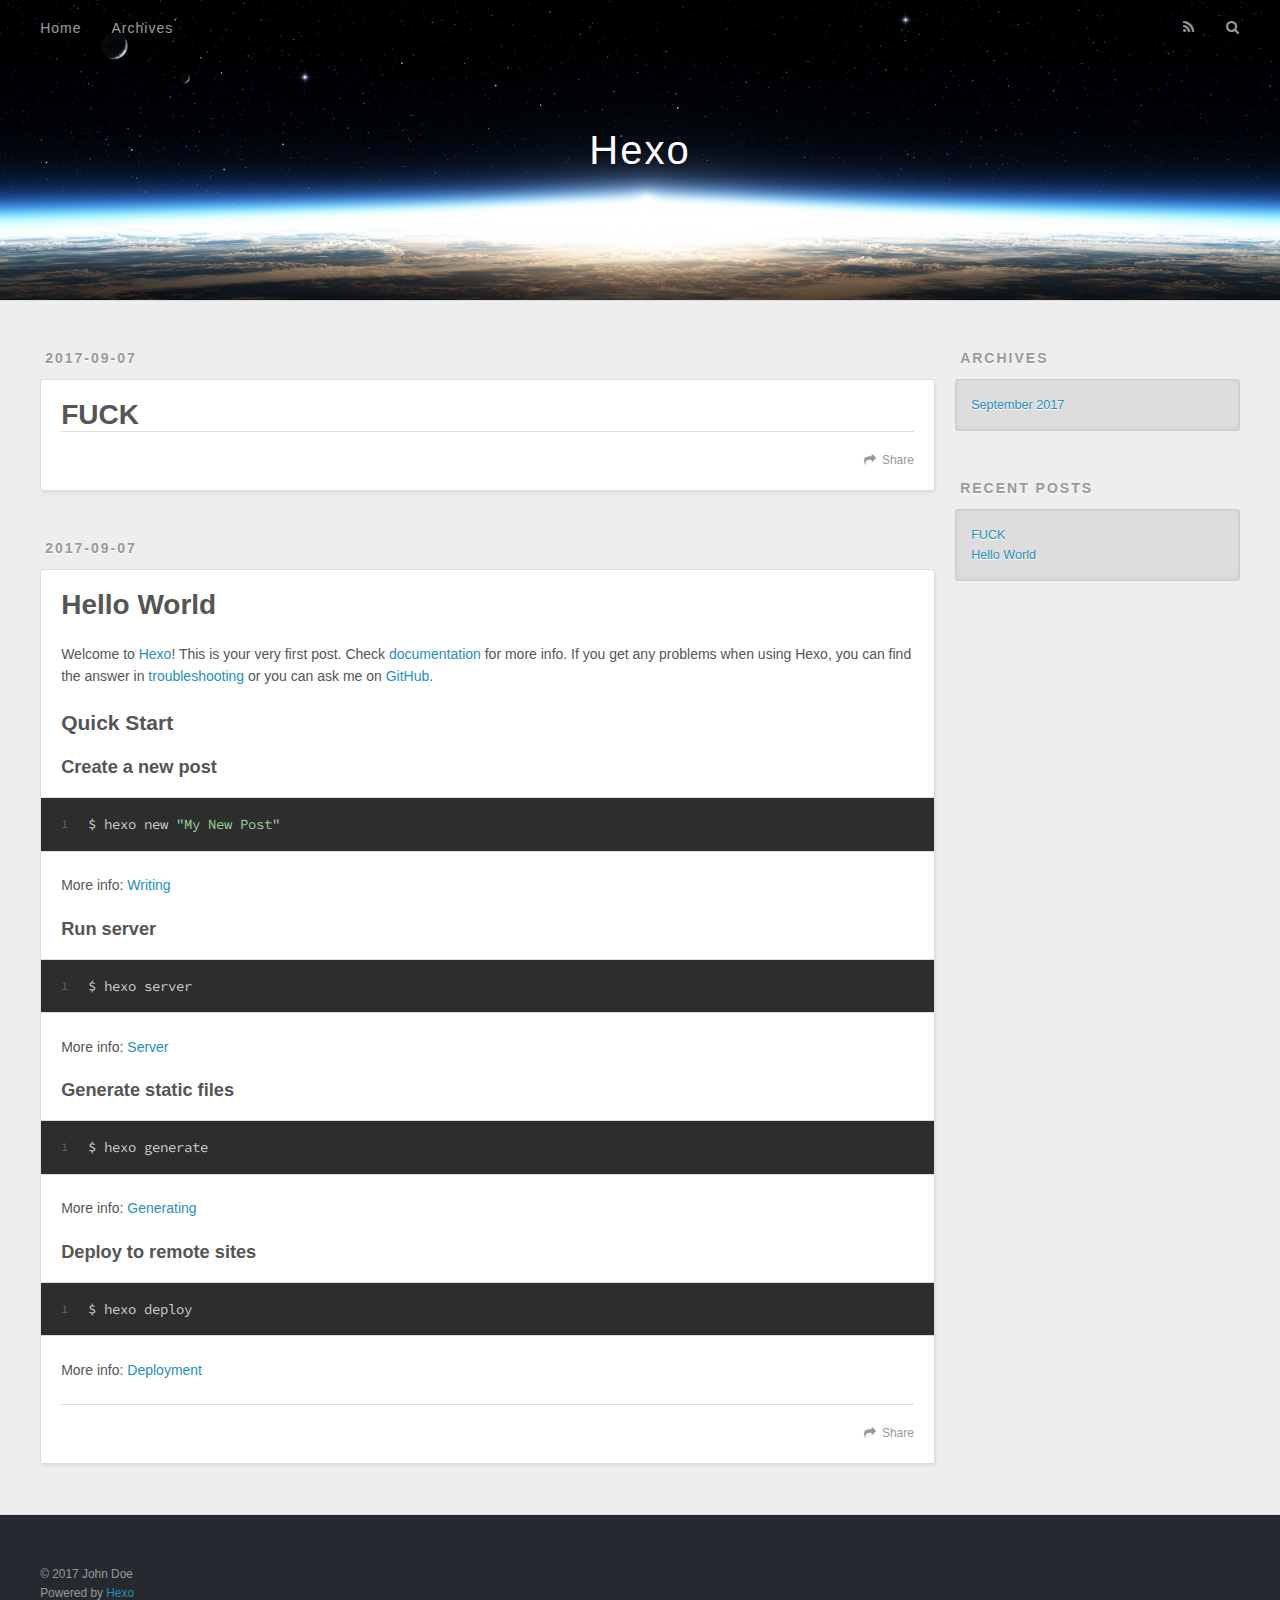
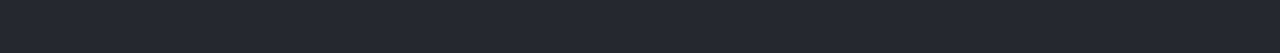
==== commit 9ddb9826: "Site updated: 2017-09-07 18:57:44" ====
--- a/index.html
+++ b/index.html
@@ -50,7 +50,7 @@
         
           <a id="nav-rss-link" class="nav-icon" href="/atom.xml" title="RSS Feed"></a>
         
-        <a id="nav-search-btn" class="nav-icon" title="Zoeken"></a>
+        <a id="nav-search-btn" class="nav-icon" title="Search"></a>
       </nav>
       <div id="search-form-wrap">
         <form action="//google.com/search" method="get" accept-charset="UTF-8" class="search-form"><input type="search" name="q" class="search-form-input" placeholder="Search"><button type="submit" class="search-form-submit">&#xF002;</button><input type="hidden" name="sitesearch" value="http://yoursite.com"></form>
@@ -87,7 +87,7 @@
       
     </div>
     <footer class="article-footer">
-      <a data-url="http://yoursite.com/2017/09/07/FUCK/" data-id="cj7ac6k8t00006cc53befgf9k" class="article-share-link">Delen</a>
+      <a data-url="http://yoursite.com/2017/09/07/FUCK/" data-id="cj7ac9jz40000v8c51biqa4r4" class="article-share-link">Share</a>
       
       
     </footer>
@@ -132,7 +132,7 @@
       
     </div>
     <footer class="article-footer">
-      <a data-url="http://yoursite.com/2017/09/07/hello-world/" data-id="cj7ac6k9000016cc5u6wiqoe8" class="article-share-link">Delen</a>
+      <a data-url="http://yoursite.com/2017/09/07/hello-world/" data-id="cj7ac9jzb0001v8c51ak9d4ay" class="article-share-link">Share</a>
       
       
     </footer>
@@ -157,7 +157,7 @@
   
     
   <div class="widget-wrap">
-    <h3 class="widget-title">Archieven</h3>
+    <h3 class="widget-title">Archives</h3>
     <div class="widget">
       <ul class="archive-list"><li class="archive-list-item"><a class="archive-list-link" href="/archives/2017/09/">September 2017</a></li></ul>
     </div>
@@ -167,7 +167,7 @@
   
     
   <div class="widget-wrap">
-    <h3 class="widget-title">Recente berichten</h3>
+    <h3 class="widget-title">Recent Posts</h3>
     <div class="widget">
       <ul>
         
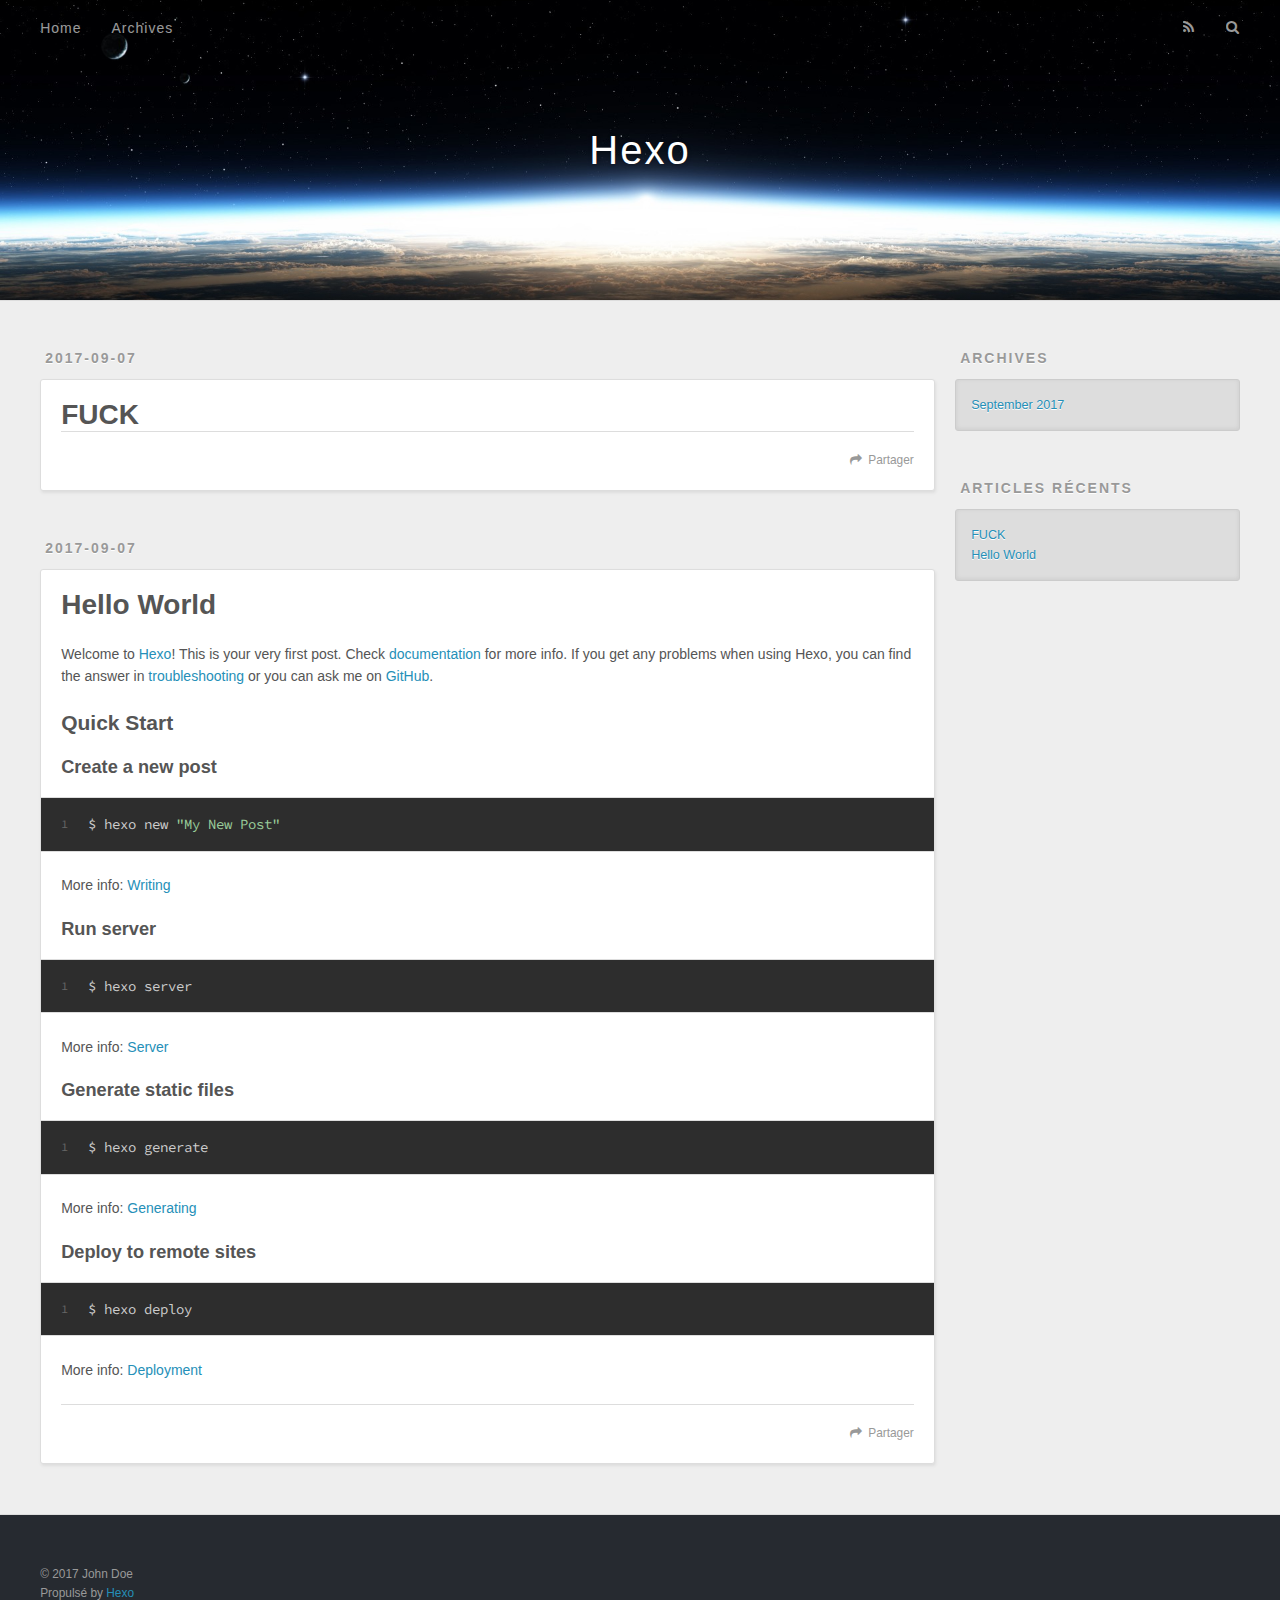
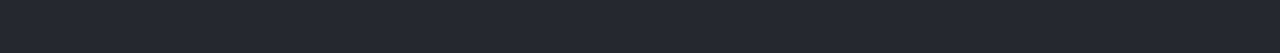
==== commit 9d3e94ec: "Site updated: 2017-09-07 19:09:51" ====
--- a/index.html
+++ b/index.html
@@ -48,9 +48,9 @@
       </nav>
       <nav id="sub-nav">
         
-          <a id="nav-rss-link" class="nav-icon" href="/atom.xml" title="RSS Feed"></a>
-        
-        <a id="nav-search-btn" class="nav-icon" title="Search"></a>
+          <a id="nav-rss-link" class="nav-icon" href="/atom.xml" title="Flux RSS"></a>
+        
+        <a id="nav-search-btn" class="nav-icon" title="Rechercher"></a>
       </nav>
       <div id="search-form-wrap">
         <form action="//google.com/search" method="get" accept-charset="UTF-8" class="search-form"><input type="search" name="q" class="search-form-input" placeholder="Search"><button type="submit" class="search-form-submit">&#xF002;</button><input type="hidden" name="sitesearch" value="http://yoursite.com"></form>
@@ -87,7 +87,7 @@
       
     </div>
     <footer class="article-footer">
-      <a data-url="http://yoursite.com/2017/09/07/FUCK/" data-id="cj7ac9jz40000v8c51biqa4r4" class="article-share-link">Share</a>
+      <a data-url="http://yoursite.com/2017/09/07/FUCK/" data-id="cj7acp6p90001l4c59xm561mt" class="article-share-link">Partager</a>
       
       
     </footer>
@@ -132,7 +132,7 @@
       
     </div>
     <footer class="article-footer">
-      <a data-url="http://yoursite.com/2017/09/07/hello-world/" data-id="cj7ac9jzb0001v8c51ak9d4ay" class="article-share-link">Share</a>
+      <a data-url="http://yoursite.com/2017/09/07/hello-world/" data-id="cj7acp6oz0000l4c5wwpap61z" class="article-share-link">Partager</a>
       
       
     </footer>
@@ -167,7 +167,7 @@
   
     
   <div class="widget-wrap">
-    <h3 class="widget-title">Recent Posts</h3>
+    <h3 class="widget-title">Articles récents</h3>
     <div class="widget">
       <ul>
         
@@ -192,7 +192,7 @@
   <div class="outer">
     <div id="footer-info" class="inner">
       &copy; 2017 John Doe<br>
-      Powered by <a href="http://hexo.io/" target="_blank">Hexo</a>
+      Propulsé by <a href="http://hexo.io/" target="_blank">Hexo</a>
     </div>
   </div>
 </footer>
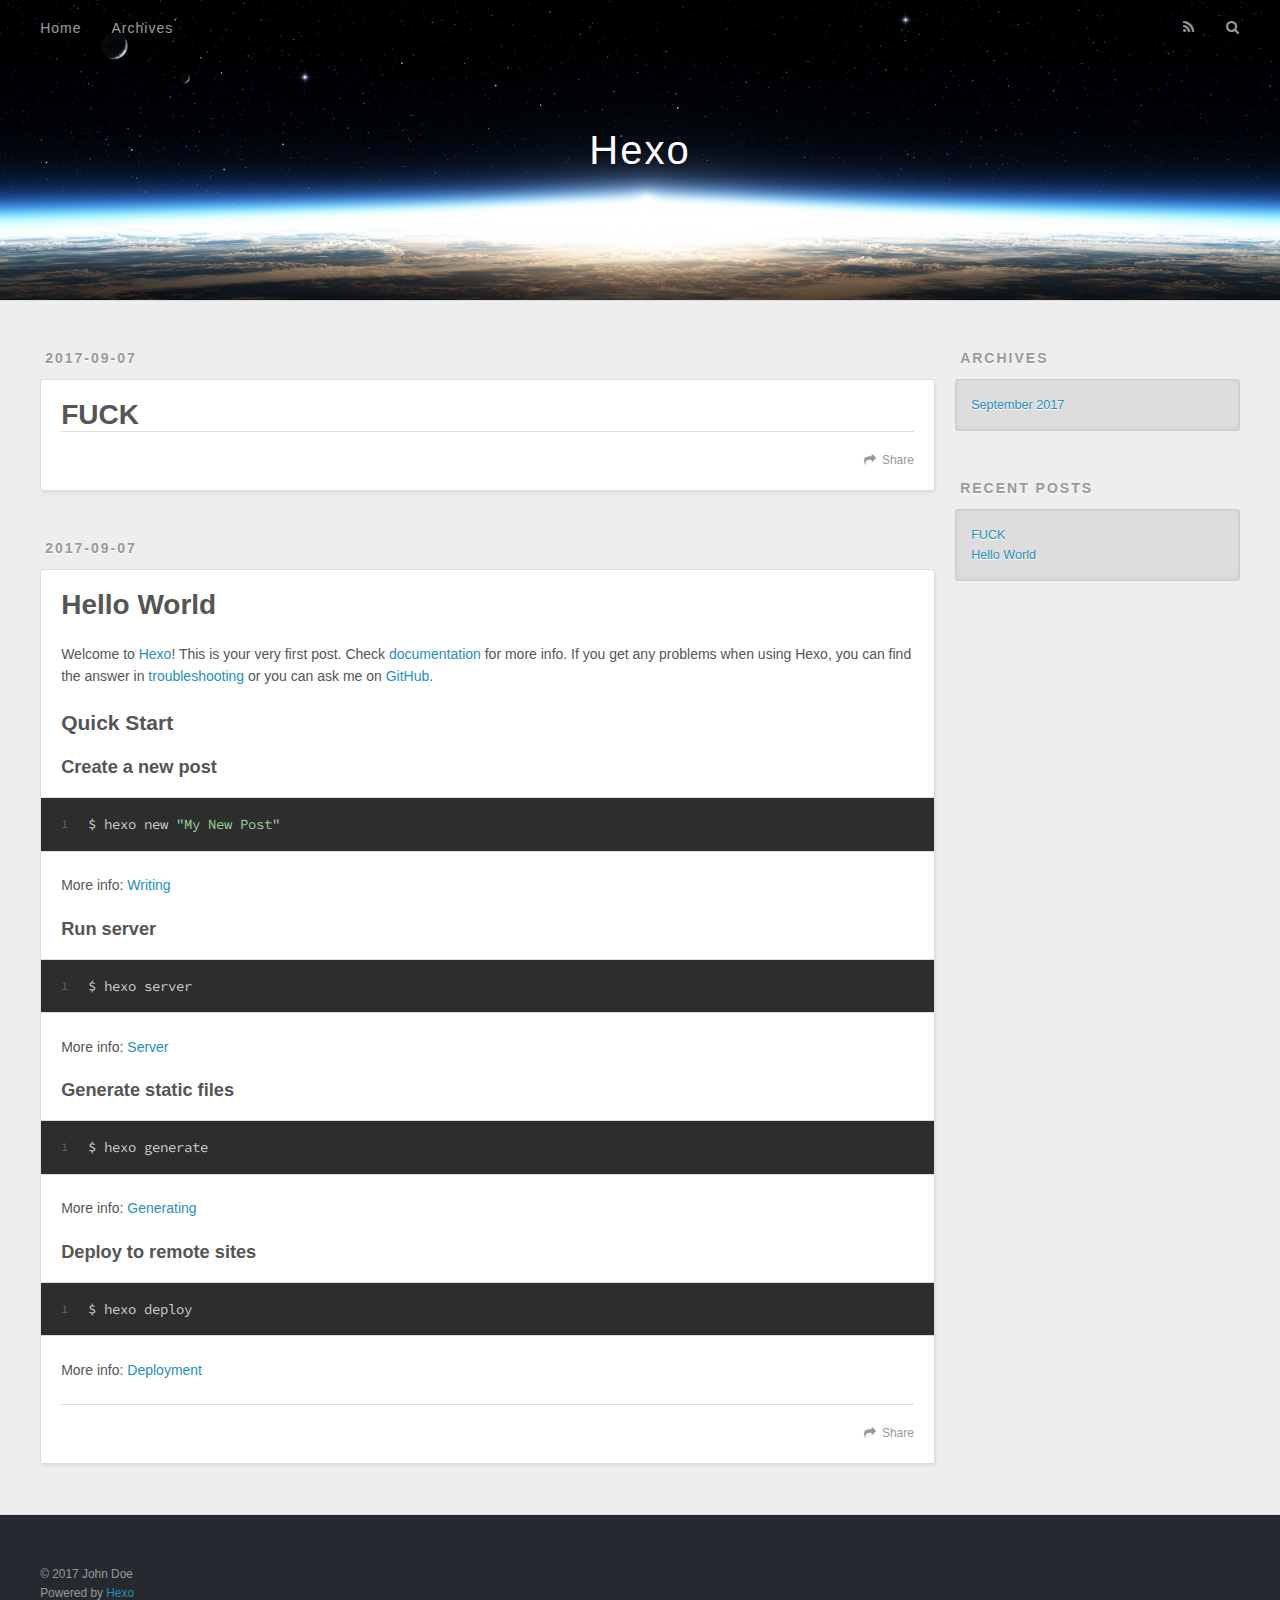
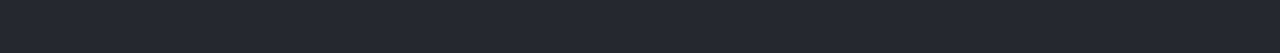
==== commit f586730d: "Site updated: 2017-09-07 19:10:52" ====
--- a/index.html
+++ b/index.html
@@ -48,9 +48,9 @@
       </nav>
       <nav id="sub-nav">
         
-          <a id="nav-rss-link" class="nav-icon" href="/atom.xml" title="Flux RSS"></a>
-        
-        <a id="nav-search-btn" class="nav-icon" title="Rechercher"></a>
+          <a id="nav-rss-link" class="nav-icon" href="/atom.xml" title="RSS Feed"></a>
+        
+        <a id="nav-search-btn" class="nav-icon" title="Search"></a>
       </nav>
       <div id="search-form-wrap">
         <form action="//google.com/search" method="get" accept-charset="UTF-8" class="search-form"><input type="search" name="q" class="search-form-input" placeholder="Search"><button type="submit" class="search-form-submit">&#xF002;</button><input type="hidden" name="sitesearch" value="http://yoursite.com"></form>
@@ -87,7 +87,7 @@
       
     </div>
     <footer class="article-footer">
-      <a data-url="http://yoursite.com/2017/09/07/FUCK/" data-id="cj7acp6p90001l4c59xm561mt" class="article-share-link">Partager</a>
+      <a data-url="http://yoursite.com/2017/09/07/FUCK/" data-id="cj7acqdym00002gc571hgl9s9" class="article-share-link">Share</a>
       
       
     </footer>
@@ -132,7 +132,7 @@
       
     </div>
     <footer class="article-footer">
-      <a data-url="http://yoursite.com/2017/09/07/hello-world/" data-id="cj7acp6oz0000l4c5wwpap61z" class="article-share-link">Partager</a>
+      <a data-url="http://yoursite.com/2017/09/07/hello-world/" data-id="cj7acqdyu00012gc58nucuwga" class="article-share-link">Share</a>
       
       
     </footer>
@@ -167,7 +167,7 @@
   
     
   <div class="widget-wrap">
-    <h3 class="widget-title">Articles récents</h3>
+    <h3 class="widget-title">Recent Posts</h3>
     <div class="widget">
       <ul>
         
@@ -192,7 +192,7 @@
   <div class="outer">
     <div id="footer-info" class="inner">
       &copy; 2017 John Doe<br>
-      Propulsé by <a href="http://hexo.io/" target="_blank">Hexo</a>
+      Powered by <a href="http://hexo.io/" target="_blank">Hexo</a>
     </div>
   </div>
 </footer>
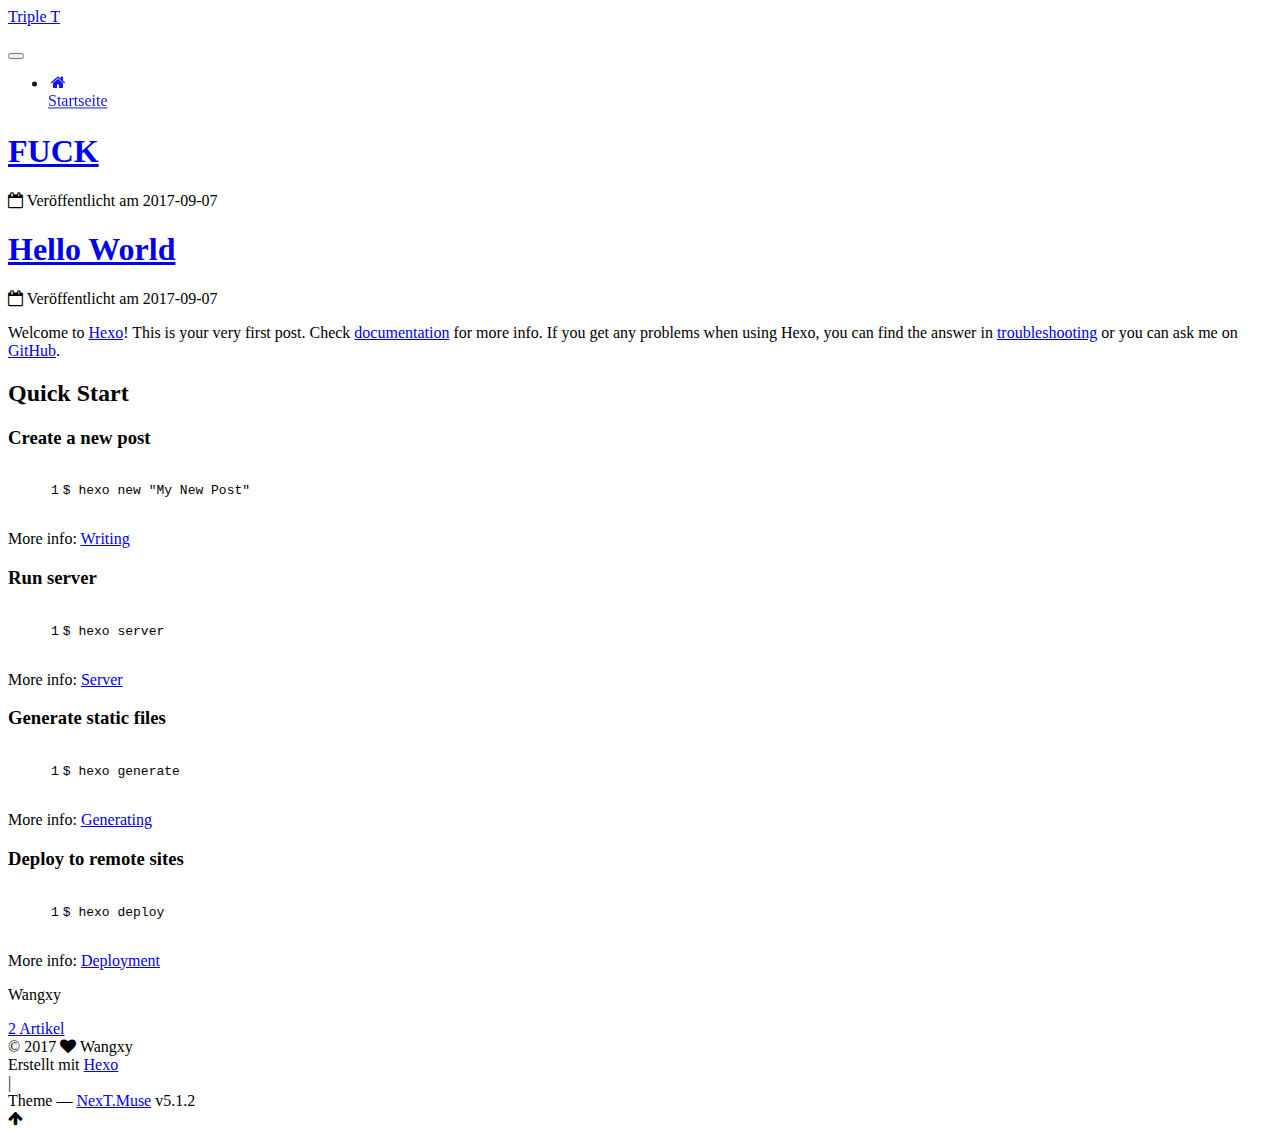
==== commit 2aeb5cb0: "Site updated: 2017-09-07 22:14:02" ====
--- a/index.html
+++ b/index.html
@@ -1,125 +1,430 @@
 <!DOCTYPE html>
-<html>
+
+
+
+  
+
+
+<html class="theme-next muse use-motion" lang="">
 <head>
-  <meta charset="utf-8">
-  
-  <title>Hexo</title>
-  <meta name="viewport" content="width=device-width, initial-scale=1, maximum-scale=1">
-  <meta property="og:type" content="website">
-<meta property="og:title" content="Hexo">
+  <meta charset="UTF-8"/>
+<meta http-equiv="X-UA-Compatible" content="IE=edge" />
+<meta name="viewport" content="width=device-width, initial-scale=1, maximum-scale=1"/>
+<meta name="theme-color" content="#222">
+
+
+
+
+
+
+
+
+
+<meta http-equiv="Cache-Control" content="no-transform" />
+<meta http-equiv="Cache-Control" content="no-siteapp" />
+
+
+
+
+
+
+
+
+
+
+
+
+
+
+
+
+  
+  
+  <link href="/lib/fancybox/source/jquery.fancybox.css?v=2.1.5" rel="stylesheet" type="text/css" />
+
+
+
+
+  
+  
+  
+  
+
+  
+    
+    
+  
+
+  
+
+  
+
+  
+
+  
+
+  
+    
+    
+    <link href="//fonts.googleapis.com/css?family=Lato:300,300italic,400,400italic,700,700italic&subset=latin,latin-ext" rel="stylesheet" type="text/css">
+  
+
+
+
+
+
+
+<link href="/lib/font-awesome/css/font-awesome.min.css?v=4.6.2" rel="stylesheet" type="text/css" />
+
+<link href="/css/main.css?v=5.1.2" rel="stylesheet" type="text/css" />
+
+
+  <meta name="keywords" content="Hexo, NexT" />
+
+
+
+
+
+
+
+
+  <link rel="shortcut icon" type="image/x-icon" href="/favicon.ico?v=5.1.2" />
+
+
+
+
+
+
+<meta property="og:type" content="website">
+<meta property="og:title" content="Triple T">
 <meta property="og:url" content="http://yoursite.com/index.html">
-<meta property="og:site_name" content="Hexo">
+<meta property="og:site_name" content="Triple T">
 <meta name="twitter:card" content="summary">
-<meta name="twitter:title" content="Hexo">
-  
-    <link rel="alternate" href="/atom.xml" title="Hexo" type="application/atom+xml">
-  
-  
-    <link rel="icon" href="/favicon.png">
-  
-  
-    <link href="//fonts.googleapis.com/css?family=Source+Code+Pro" rel="stylesheet" type="text/css">
-  
-  <link rel="stylesheet" href="/css/style.css">
-  
+<meta name="twitter:title" content="Triple T">
+
+
+
+<script type="text/javascript" id="hexo.configurations">
+  var NexT = window.NexT || {};
+  var CONFIG = {
+    root: '/',
+    scheme: 'Muse',
+    version: '5.1.2',
+    sidebar: {"position":"left","display":"post","offset":12,"offset_float":12,"b2t":false,"scrollpercent":false,"onmobile":false},
+    fancybox: true,
+    tabs: true,
+    motion: {"enable":true,"async":false,"transition":{"post_block":"fadeIn","post_header":"slideDownIn","post_body":"slideDownIn","coll_header":"slideLeftIn"}},
+    duoshuo: {
+      userId: '0',
+      author: 'Author'
+    },
+    algolia: {
+      applicationID: '',
+      apiKey: '',
+      indexName: '',
+      hits: {"per_page":10},
+      labels: {"input_placeholder":"Search for Posts","hits_empty":"We didn't find any results for the search: ${query}","hits_stats":"${hits} results found in ${time} ms"}
+    }
+  };
+</script>
+
+
+
+  <link rel="canonical" href="http://yoursite.com/"/>
+
+
+
+
+
+  <title>Triple T</title>
+  
+
+
+
+
+
+
+
 
 </head>
 
-<body>
-  <div id="container">
-    <div id="wrap">
-      <header id="header">
-  <div id="banner"></div>
-  <div id="header-outer" class="outer">
-    <div id="header-title" class="inner">
-      <h1 id="logo-wrap">
-        <a href="/" id="logo">Hexo</a>
-      </h1>
-      
+<body itemscope itemtype="http://schema.org/WebPage" lang="">
+
+  
+  
+    
+  
+
+  <div class="container sidebar-position-left 
+  page-home">
+    <div class="headband"></div>
+
+    <header id="header" class="header" itemscope itemtype="http://schema.org/WPHeader">
+      <div class="header-inner"><div class="site-brand-wrapper">
+  <div class="site-meta ">
+    
+
+    <div class="custom-logo-site-title">
+      <a href="/"  class="brand" rel="start">
+        <span class="logo-line-before"><i></i></span>
+        <span class="site-title">Triple T</span>
+        <span class="logo-line-after"><i></i></span>
+      </a>
     </div>
-    <div id="header-inner" class="inner">
-      <nav id="main-nav">
-        <a id="main-nav-toggle" class="nav-icon"></a>
-        
-          <a class="main-nav-link" href="/">Home</a>
-        
-          <a class="main-nav-link" href="/archives">Archives</a>
-        
-      </nav>
-      <nav id="sub-nav">
-        
-          <a id="nav-rss-link" class="nav-icon" href="/atom.xml" title="RSS Feed"></a>
-        
-        <a id="nav-search-btn" class="nav-icon" title="Search"></a>
-      </nav>
-      <div id="search-form-wrap">
-        <form action="//google.com/search" method="get" accept-charset="UTF-8" class="search-form"><input type="search" name="q" class="search-form-input" placeholder="Search"><button type="submit" class="search-form-submit">&#xF002;</button><input type="hidden" name="sitesearch" value="http://yoursite.com"></form>
-      </div>
+      
+        <p class="site-subtitle"></p>
+      
+  </div>
+
+  <div class="site-nav-toggle">
+    <button>
+      <span class="btn-bar"></span>
+      <span class="btn-bar"></span>
+      <span class="btn-bar"></span>
+    </button>
+  </div>
+</div>
+
+<nav class="site-nav">
+  
+
+  
+    <ul id="menu" class="menu">
+      
+        
+        <li class="menu-item menu-item-home">
+          <a href="/" rel="section">
+            
+              <i class="menu-item-icon fa fa-fw fa-home"></i> <br />
+            
+            Startseite
+          </a>
+        </li>
+      
+
+      
+    </ul>
+  
+
+  
+</nav>
+
+
+
+ </div>
+    </header>
+
+    <main id="main" class="main">
+      <div class="main-inner">
+        <div class="content-wrap">
+          <div id="content" class="content">
+            
+  <section id="posts" class="posts-expand">
+    
+      
+
+  
+
+  
+  
+  
+
+  <article class="post post-type-normal" itemscope itemtype="http://schema.org/Article">
+  
+  
+  
+  <div class="post-block">
+    <link itemprop="mainEntityOfPage" href="http://yoursite.com/2017/09/07/FUCK/">
+
+    <span hidden itemprop="author" itemscope itemtype="http://schema.org/Person">
+      <meta itemprop="name" content="Wangxy">
+      <meta itemprop="description" content="">
+      <meta itemprop="image" content="/images/avatar.gif">
+    </span>
+
+    <span hidden itemprop="publisher" itemscope itemtype="http://schema.org/Organization">
+      <meta itemprop="name" content="Triple T">
+    </span>
+
+    
+      <header class="post-header">
+
+        
+        
+          <h1 class="post-title" itemprop="name headline">
+                
+                <a class="post-title-link" href="/2017/09/07/FUCK/" itemprop="url">FUCK</a></h1>
+        
+
+        <div class="post-meta">
+          <span class="post-time">
+            
+              <span class="post-meta-item-icon">
+                <i class="fa fa-calendar-o"></i>
+              </span>
+              
+                <span class="post-meta-item-text">Veröffentlicht am</span>
+              
+              <time title="Post created" itemprop="dateCreated datePublished" datetime="2017-09-07T18:39:25+08:00">
+                2017-09-07
+              </time>
+            
+
+            
+
+            
+          </span>
+
+          
+
+          
+            
+          
+
+          
+          
+
+          
+
+          
+
+          
+
+        </div>
+      </header>
+    
+
+    
+    
+    
+    <div class="post-body" itemprop="articleBody">
+
+      
+      
+
+      
+        
+          
+            
+          
+        
+      
     </div>
-  </div>
-</header>
-      <div class="outer">
-        <section id="main">
-  
-    <article id="post-FUCK" class="article article-type-post" itemscope itemprop="blogPost">
-  <div class="article-meta">
-    <a href="/2017/09/07/FUCK/" class="article-date">
-  <time datetime="2017-09-07T10:39:25.000Z" itemprop="datePublished">2017-09-07</time>
-</a>
-    
-  </div>
-  <div class="article-inner">
-    
-    
-      <header class="article-header">
-        
-  
-    <h1 itemprop="name">
-      <a class="article-title" href="/2017/09/07/FUCK/">FUCK</a>
-    </h1>
-  
-
-      </header>
-    
-    <div class="article-entry" itemprop="articleBody">
-      
-        
-      
-    </div>
-    <footer class="article-footer">
-      <a data-url="http://yoursite.com/2017/09/07/FUCK/" data-id="cj7acqdym00002gc571hgl9s9" class="article-share-link">Share</a>
-      
+    
+    
+    
+
+    
+
+    
+
+    
+
+    <footer class="post-footer">
+      
+
+      
+
+      
+
+      
+      
+        <div class="post-eof"></div>
       
     </footer>
   </div>
   
-</article>
-
-
-  
-    <article id="post-hello-world" class="article article-type-post" itemscope itemprop="blogPost">
-  <div class="article-meta">
-    <a href="/2017/09/07/hello-world/" class="article-date">
-  <time datetime="2017-09-07T10:35:44.380Z" itemprop="datePublished">2017-09-07</time>
-</a>
-    
-  </div>
-  <div class="article-inner">
-    
-    
-      <header class="article-header">
-        
-  
-    <h1 itemprop="name">
-      <a class="article-title" href="/2017/09/07/hello-world/">Hello World</a>
-    </h1>
-  
-
+  
+  
+  </article>
+
+
+    
+      
+
+  
+
+  
+  
+  
+
+  <article class="post post-type-normal" itemscope itemtype="http://schema.org/Article">
+  
+  
+  
+  <div class="post-block">
+    <link itemprop="mainEntityOfPage" href="http://yoursite.com/2017/09/07/hello-world/">
+
+    <span hidden itemprop="author" itemscope itemtype="http://schema.org/Person">
+      <meta itemprop="name" content="Wangxy">
+      <meta itemprop="description" content="">
+      <meta itemprop="image" content="/images/avatar.gif">
+    </span>
+
+    <span hidden itemprop="publisher" itemscope itemtype="http://schema.org/Organization">
+      <meta itemprop="name" content="Triple T">
+    </span>
+
+    
+      <header class="post-header">
+
+        
+        
+          <h1 class="post-title" itemprop="name headline">
+                
+                <a class="post-title-link" href="/2017/09/07/hello-world/" itemprop="url">Hello World</a></h1>
+        
+
+        <div class="post-meta">
+          <span class="post-time">
+            
+              <span class="post-meta-item-icon">
+                <i class="fa fa-calendar-o"></i>
+              </span>
+              
+                <span class="post-meta-item-text">Veröffentlicht am</span>
+              
+              <time title="Post created" itemprop="dateCreated datePublished" datetime="2017-09-07T18:35:44+08:00">
+                2017-09-07
+              </time>
+            
+
+            
+
+            
+          </span>
+
+          
+
+          
+            
+          
+
+          
+          
+
+          
+
+          
+
+          
+
+        </div>
       </header>
     
-    <div class="article-entry" itemprop="articleBody">
-      
-        <p>Welcome to <a href="https://hexo.io/" target="_blank" rel="external">Hexo</a>! This is your very first post. Check <a href="https://hexo.io/docs/" target="_blank" rel="external">documentation</a> for more info. If you get any problems when using Hexo, you can find the answer in <a href="https://hexo.io/docs/troubleshooting.html" target="_blank" rel="external">troubleshooting</a> or you can ask me on <a href="https://github.com/hexojs/hexo/issues" target="_blank" rel="external">GitHub</a>.</p>
+
+    
+    
+    
+    <div class="post-body" itemprop="articleBody">
+
+      
+      
+
+      
+        
+          
+            <p>Welcome to <a href="https://hexo.io/" target="_blank" rel="external">Hexo</a>! This is your very first post. Check <a href="https://hexo.io/docs/" target="_blank" rel="external">documentation</a> for more info. If you get any problems when using Hexo, you can find the answer in <a href="https://hexo.io/docs/troubleshooting.html" target="_blank" rel="external">troubleshooting</a> or you can ask me on <a href="https://github.com/hexojs/hexo/issues" target="_blank" rel="external">GitHub</a>.</p>
 <h2 id="Quick-Start"><a href="#Quick-Start" class="headerlink" title="Quick Start"></a>Quick Start</h2><h3 id="Create-a-new-post"><a href="#Create-a-new-post" class="headerlink" title="Create a new post"></a>Create a new post</h3><figure class="highlight bash"><table><tr><td class="gutter"><pre><div class="line">1</div></pre></td><td class="code"><pre><div class="line">$ hexo new <span class="string">"My New Post"</span></div></pre></td></tr></table></figure>
 <p>More info: <a href="https://hexo.io/docs/writing.html" target="_blank" rel="external">Writing</a></p>
 <h3 id="Run-server"><a href="#Run-server" class="headerlink" title="Run server"></a>Run server</h3><figure class="highlight bash"><table><tr><td class="gutter"><pre><div class="line">1</div></pre></td><td class="code"><pre><div class="line">$ hexo server</div></pre></td></tr></table></figure>
@@ -129,92 +434,288 @@
 <h3 id="Deploy-to-remote-sites"><a href="#Deploy-to-remote-sites" class="headerlink" title="Deploy to remote sites"></a>Deploy to remote sites</h3><figure class="highlight bash"><table><tr><td class="gutter"><pre><div class="line">1</div></pre></td><td class="code"><pre><div class="line">$ hexo deploy</div></pre></td></tr></table></figure>
 <p>More info: <a href="https://hexo.io/docs/deployment.html" target="_blank" rel="external">Deployment</a></p>
 
+          
+        
       
     </div>
-    <footer class="article-footer">
-      <a data-url="http://yoursite.com/2017/09/07/hello-world/" data-id="cj7acqdyu00012gc58nucuwga" class="article-share-link">Share</a>
-      
+    
+    
+    
+
+    
+
+    
+
+    
+
+    <footer class="post-footer">
+      
+
+      
+
+      
+
+      
+      
+        <div class="post-eof"></div>
       
     </footer>
   </div>
   
-</article>
-
-
-  
-
-</section>
-        
-          <aside id="sidebar">
-  
-    
-
-  
-    
-
-  
-    
-  
-    
-  <div class="widget-wrap">
-    <h3 class="widget-title">Archives</h3>
-    <div class="widget">
-      <ul class="archive-list"><li class="archive-list-item"><a class="archive-list-link" href="/archives/2017/09/">September 2017</a></li></ul>
+  
+  
+  </article>
+
+
+    
+  </section>
+
+  
+
+
+          </div>
+          
+
+
+          
+
+        </div>
+        
+          
+  
+  <div class="sidebar-toggle">
+    <div class="sidebar-toggle-line-wrap">
+      <span class="sidebar-toggle-line sidebar-toggle-line-first"></span>
+      <span class="sidebar-toggle-line sidebar-toggle-line-middle"></span>
+      <span class="sidebar-toggle-line sidebar-toggle-line-last"></span>
     </div>
   </div>
 
-
-  
-    
-  <div class="widget-wrap">
-    <h3 class="widget-title">Recent Posts</h3>
-    <div class="widget">
-      <ul>
-        
-          <li>
-            <a href="/2017/09/07/FUCK/">FUCK</a>
-          </li>
-        
-          <li>
-            <a href="/2017/09/07/hello-world/">Hello World</a>
-          </li>
-        
-      </ul>
+  <aside id="sidebar" class="sidebar">
+    
+    <div class="sidebar-inner">
+
+      
+
+      
+
+      <section class="site-overview sidebar-panel sidebar-panel-active">
+        <div class="site-author motion-element" itemprop="author" itemscope itemtype="http://schema.org/Person">
+          
+            <p class="site-author-name" itemprop="name">Wangxy</p>
+            <p class="site-description motion-element" itemprop="description"></p>
+        </div>
+
+        <nav class="site-state motion-element">
+
+          
+            <div class="site-state-item site-state-posts">
+            
+              <a href="/archives">
+            
+                <span class="site-state-item-count">2</span>
+                <span class="site-state-item-name">Artikel</span>
+              </a>
+            </div>
+          
+
+          
+
+          
+
+        </nav>
+
+        
+
+        <div class="links-of-author motion-element">
+          
+        </div>
+
+        
+        
+
+        
+        
+
+        
+
+
+      </section>
+
+      
+
+      
+
     </div>
+  </aside>
+
+
+        
+      </div>
+    </main>
+
+    <footer id="footer" class="footer">
+      <div class="footer-inner">
+        <div class="copyright" >
+  
+  &copy; 
+  <span itemprop="copyrightYear">2017</span>
+  <span class="with-love">
+    <i class="fa fa-heart"></i>
+  </span>
+  <span class="author" itemprop="copyrightHolder">Wangxy</span>
+
+  
+</div>
+
+
+  <div class="powered-by">Erstellt mit  <a class="theme-link" href="https://hexo.io">Hexo</a></div>
+
+  <span class="post-meta-divider">|</span>
+
+  <div class="theme-info">Theme &mdash; <a class="theme-link" href="https://github.com/iissnan/hexo-theme-next">NexT.Muse</a> v5.1.2</div>
+
+
+        
+
+
+
+
+
+
+
+        
+      </div>
+    </footer>
+
+    
+      <div class="back-to-top">
+        <i class="fa fa-arrow-up"></i>
+        
+      </div>
+    
+
   </div>
 
   
-</aside>
-        
-      </div>
-      <footer id="footer">
-  
-  <div class="outer">
-    <div id="footer-info" class="inner">
-      &copy; 2017 John Doe<br>
-      Powered by <a href="http://hexo.io/" target="_blank">Hexo</a>
-    </div>
-  </div>
-</footer>
-    </div>
-    <nav id="mobile-nav">
-  
-    <a href="/" class="mobile-nav-link">Home</a>
-  
-    <a href="/archives" class="mobile-nav-link">Archives</a>
-  
-</nav>
-    
-
-<script src="//ajax.googleapis.com/ajax/libs/jquery/2.0.3/jquery.min.js"></script>
-
-
-  <link rel="stylesheet" href="/fancybox/jquery.fancybox.css">
-  <script src="/fancybox/jquery.fancybox.pack.js"></script>
-
-
-<script src="/js/script.js"></script>
-
-  </div>
+
+<script type="text/javascript">
+  if (Object.prototype.toString.call(window.Promise) !== '[object Function]') {
+    window.Promise = null;
+  }
+</script>
+
+
+
+
+
+
+
+
+
+  
+
+
+
+
+
+
+
+
+
+
+
+
+  
+  <script type="text/javascript" src="/lib/jquery/index.js?v=2.1.3"></script>
+
+  
+  <script type="text/javascript" src="/lib/fastclick/lib/fastclick.min.js?v=1.0.6"></script>
+
+  
+  <script type="text/javascript" src="/lib/jquery_lazyload/jquery.lazyload.js?v=1.9.7"></script>
+
+  
+  <script type="text/javascript" src="/lib/velocity/velocity.min.js?v=1.2.1"></script>
+
+  
+  <script type="text/javascript" src="/lib/velocity/velocity.ui.min.js?v=1.2.1"></script>
+
+  
+  <script type="text/javascript" src="/lib/fancybox/source/jquery.fancybox.pack.js?v=2.1.5"></script>
+
+
+  
+
+
+  <script type="text/javascript" src="/js/src/utils.js?v=5.1.2"></script>
+
+  <script type="text/javascript" src="/js/src/motion.js?v=5.1.2"></script>
+
+
+
+  
+  
+
+  <script type="text/javascript" src="/js/src/scrollspy.js?v=5.1.2"></script>
+<script type="text/javascript" src="/js/src/post-details.js?v=5.1.2"></script>
+
+
+  
+
+  
+
+
+  <script type="text/javascript" src="/js/src/bootstrap.js?v=5.1.2"></script>
+
+
+
+  
+
+
+  
+
+
+
+
+	
+
+
+
+
+
+  
+
+
+
+
+
+  
+
+
+
+
+
+
+
+
+  
+
+
+
+
+
+  
+
+  
+
+  
+
+  
+
+  
+
+  
+
 </body>
-</html>+</html>
